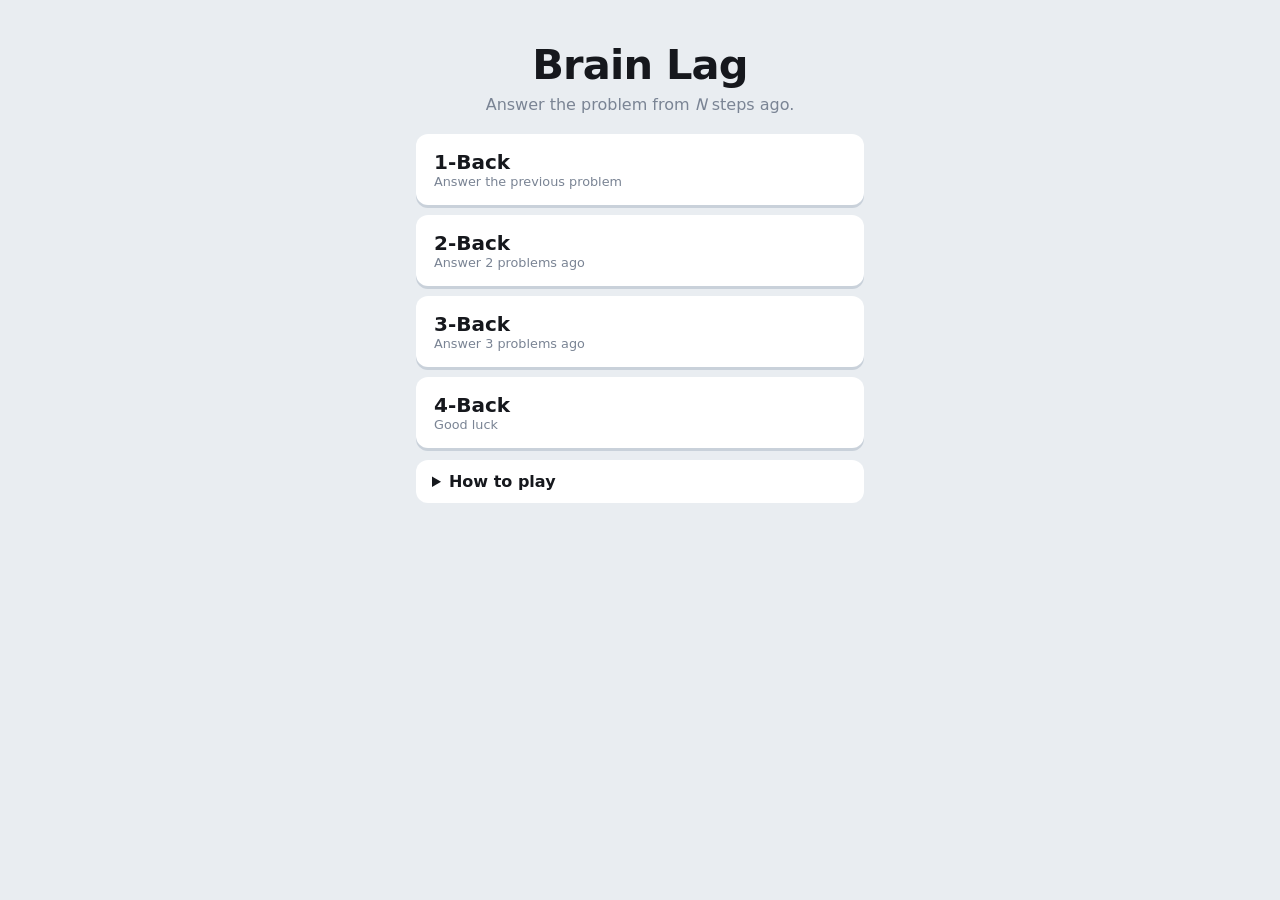
==== index.html @ 25e511ee "Brain Lag prototype, plan, and design rules Working n-back math prototype (placeholder look), PLAN.m" ====
<!doctype html>
<html lang="en">
<head>
  <meta charset="utf-8">
  <meta name="viewport" content="width=device-width, initial-scale=1, viewport-fit=cover">
  <title>Brain Lag</title>
  <meta name="description" content="A working-memory math game: always answer the problem from N steps ago.">
  <link rel="stylesheet" href="style.css">
</head>
<body>
  <main id="app">
    <!-- Level select -->
    <section id="menu" class="screen">
      <div class="title-block">
        <h1>Brain Lag</h1>
        <p class="tagline">Answer the problem from <em>N</em> steps ago.</p>
      </div>
      <div id="levels" class="levels"></div>
      <details class="howto">
        <summary>How to play</summary>
        <ol>
          <li>A new problem shows up at the top. <strong>Don't answer it yet</strong> — remember it.</li>
          <li>Once N more problems have appeared, answer that old one at the bottom. Its numbers are hidden.</li>
          <li>Problems in between are covered. You're holding N answers in your head at once.</li>
          <li>Type with the keypad or your keyboard. 20 answers per round.</li>
        </ol>
      </details>
    </section>

    <!-- Game -->
    <section id="game" class="screen" hidden>
      <header class="topbar">
        <span id="level-label" class="level-label"></span>
        <span class="timer"><span class="timer-label">Time</span><span id="timer">0:00</span></span>
      </header>

      <div id="stack" class="stack" aria-live="polite"></div>

      <div class="pad">
        <div class="pad-top">
          <button id="retry" class="btn small" type="button">Retry</button>
          <div id="status" class="status"></div>
          <button id="quit" class="btn small" type="button">Quit</button>
        </div>
        <div id="keypad" class="keypad"></div>
      </div>
    </section>

    <!-- Results -->
    <section id="results" class="screen" hidden>
      <div class="results-card">
        <p id="res-level" class="res-level"></p>
        <p class="res-score"><span id="res-correct"></span><span class="res-of">/ 20</span></p>
        <p id="res-time" class="res-time"></p>
        <p id="res-best" class="res-best"></p>
      </div>
      <div class="results-actions">
        <button id="again" class="btn primary" type="button">Play again</button>
        <button id="to-menu" class="btn" type="button">Levels</button>
      </div>
    </section>
  </main>
  <script src="game.js"></script>
</body>
</html>
---- style.css ----
/* Placeholder look: neutral "paper cards". Swap these tokens when the art style is chosen. */
:root {
  --bg: #e9edf1;
  --paper: #ffffff;
  --ink: #16181d;
  --muted: #7a8494;
  --tag: #9aa6b4;
  --cover: #d6dce3;
  --line: #c9d1da;
  --accent: #2f6f73;
  --accent-ink: #ffffff;
  --accent-shadow: #1f4b4e;
  --ok: #2a9d4b;
  --bad: #d64545;
}
@media (prefers-color-scheme: dark) {
  :root:not([data-theme="light"]) {
    --bg: #111317;
    --paper: #1c2026;
    --ink: #eef1f4;
    --muted: #8d97a6;
    --tag: #3d4652;
    --cover: #262c34;
    --line: #2e353e;
    --accent: #4b979b;
    --accent-shadow: #2c5d60;
    --ok: #4cc26c;
    --bad: #ec6a6a;
  }
}

* { box-sizing: border-box; }
html, body {
  margin: 0;
  height: 100%;
  background: var(--bg);
  color: var(--ink);
  font-family: system-ui, -apple-system, "Segoe UI", Roboto, sans-serif;
  -webkit-tap-highlight-color: transparent;
}
button { font: inherit; touch-action: manipulation; }

#app {
  max-width: 480px;
  margin: 0 auto;
  height: 100dvh;
  display: flex;
  flex-direction: column;
}
.screen {
  flex: 1;
  display: flex;
  flex-direction: column;
  gap: 12px;
  padding: 16px;
  min-height: 0;
}
.screen[hidden] { display: none; }

/* ---------- Buttons ---------- */
.btn {
  border: none;
  border-radius: 12px;
  padding: 12px 18px;
  font-weight: 700;
  background: var(--paper);
  color: var(--ink);
  box-shadow: 0 3px 0 var(--line);
  cursor: pointer;
}
.btn:active { transform: translateY(2px); box-shadow: 0 1px 0 var(--line); }
.btn.primary { background: var(--accent); color: var(--accent-ink); box-shadow: 0 3px 0 var(--accent-shadow); }
.btn.small { padding: 6px 12px; font-size: .85rem; }

/* ---------- Menu ---------- */
.title-block { text-align: center; padding: 24px 0 8px; }
h1 { margin: 0; font-size: 2.6rem; letter-spacing: -.02em; }
.tagline { margin: 6px 0 0; color: var(--muted); }
.levels { display: flex; flex-direction: column; gap: 10px; }
.level-btn {
  display: flex;
  justify-content: space-between;
  align-items: center;
  text-align: left;
  padding: 16px 18px;
}
.level-btn .name { font-size: 1.25rem; }
.level-btn .sub { display: block; font-size: .8rem; color: var(--muted); font-weight: 500; }
.level-btn .best { font-size: .85rem; color: var(--muted); font-weight: 600; }
.howto { background: var(--paper); border-radius: 12px; padding: 12px 16px; color: var(--ink); }
.howto summary { font-weight: 700; cursor: pointer; }
.howto ol { padding-left: 20px; margin: 10px 0 0; line-height: 1.5; }

/* ---------- Game ---------- */
.topbar { display: flex; justify-content: space-between; align-items: center; font-weight: 700; }
.level-label { font-size: 1.1rem; }
.timer { display: flex; align-items: center; gap: 8px; font-variant-numeric: tabular-nums; }
.timer-label {
  background: var(--accent);
  color: var(--accent-ink);
  border-radius: 999px;
  padding: 2px 10px;
  font-size: .75rem;
}

.stack { flex: 1; display: flex; flex-direction: column; gap: 8px; min-height: 0; }
.row {
  display: flex;
  align-items: center;
  gap: 12px;
  background: var(--paper);
  border: 1px solid var(--line);
  border-radius: 12px;
  padding: 10px 14px;
  box-shadow: 0 2px 0 var(--line);
}
.row.answer { margin-top: auto; }   /* the problem you're answering sits at the bottom */
.row.enter { animation: slide-in .25s ease-out; }
.tag {
  min-width: 44px;
  text-align: center;
  background: var(--tag);
  color: #fff;
  border-radius: 999px;
  padding: 3px 8px;
  font-size: .85rem;
  font-weight: 700;
  font-variant-numeric: tabular-nums;
}
.body {
  flex: 1;
  display: flex;
  align-items: center;
  justify-content: flex-end;
  gap: 10px;
  font-size: clamp(1.7rem, 9vw, 2.6rem);
  font-weight: 800;
  font-variant-numeric: tabular-nums;
  white-space: nowrap;
}
.box {
  width: 1.45em;
  height: 1.45em;
  border: 3px solid var(--ink);
  border-radius: 8px;
  display: grid;
  place-items: center;
}
.masked { color: var(--muted); letter-spacing: .1em; }
.row.hidden, .row.blank { background: var(--cover); padding: 6px 14px; box-shadow: none; }
.row.hidden .body, .row.blank .body {
  font-size: .75rem;
  font-weight: 700;
  color: var(--muted);
  justify-content: center;
  text-transform: uppercase;
  letter-spacing: .14em;
}
.row.blank .tag { visibility: hidden; }
.box.ok { border-color: var(--ok); color: var(--ok); }
.box.bad { border-color: var(--bad); color: var(--bad); }
.mark { font-size: .55em; font-weight: 800; }
.mark.ok { color: var(--ok); font-size: .9em; }
.mark.bad { color: var(--bad); }
.row.ok { animation: pop .35s ease-out; border-color: var(--ok); }
.row.bad { animation: shake .4s; border-color: var(--bad); }

.pad { display: flex; flex-direction: column; gap: 10px; }
.pad-top { display: flex; align-items: center; justify-content: space-between; gap: 8px; }
.status { flex: 1; text-align: center; color: var(--muted); font-weight: 700; font-size: .9rem; }
.keypad { display: grid; grid-template-columns: repeat(3, 1fr); gap: 8px; }
.key {
  height: clamp(52px, 8.5dvh, 68px);
  border: none;
  border-radius: 12px;
  background: var(--paper);
  color: var(--ink);
  font-size: 1.6rem;
  font-weight: 800;
  box-shadow: 0 3px 0 var(--line);
  cursor: pointer;
}
.key:active:not(:disabled) { transform: translateY(2px); box-shadow: 0 1px 0 var(--line); }
.key.action { font-size: 1rem; background: var(--accent); color: var(--accent-ink); box-shadow: 0 3px 0 var(--accent-shadow); }
.key:disabled { opacity: .3; cursor: default; }

/* ---------- Results ---------- */
.results-card { background: var(--paper); border-radius: 16px; padding: 32px 16px; text-align: center; margin-top: 24px; }
.res-level { margin: 0; color: var(--muted); font-weight: 700; }
.res-score { margin: 8px 0; font-size: 4rem; font-weight: 800; }
.res-of { font-size: 1.5rem; color: var(--muted); margin-left: 6px; }
.res-time { margin: 0; font-weight: 600; }
.res-best { margin: 8px 0 0; color: var(--accent); font-weight: 700; min-height: 1.2em; }
.results-actions { display: flex; flex-direction: column; gap: 10px; }

/* ---------- Motion ---------- */
@keyframes pop { 0% { transform: scale(1); } 40% { transform: scale(1.04); } 100% { transform: scale(1); } }
@keyframes shake {
  0%, 100% { transform: translateX(0); }
  20% { transform: translateX(-8px); } 40% { transform: translateX(8px); }
  60% { transform: translateX(-5px); } 80% { transform: translateX(5px); }
}
@keyframes slide-in { from { transform: translateY(-12px); opacity: 0; } to { transform: none; opacity: 1; } }
@media (prefers-reduced-motion: reduce) {
  .row.ok, .row.bad, .row.enter { animation: none; }
}
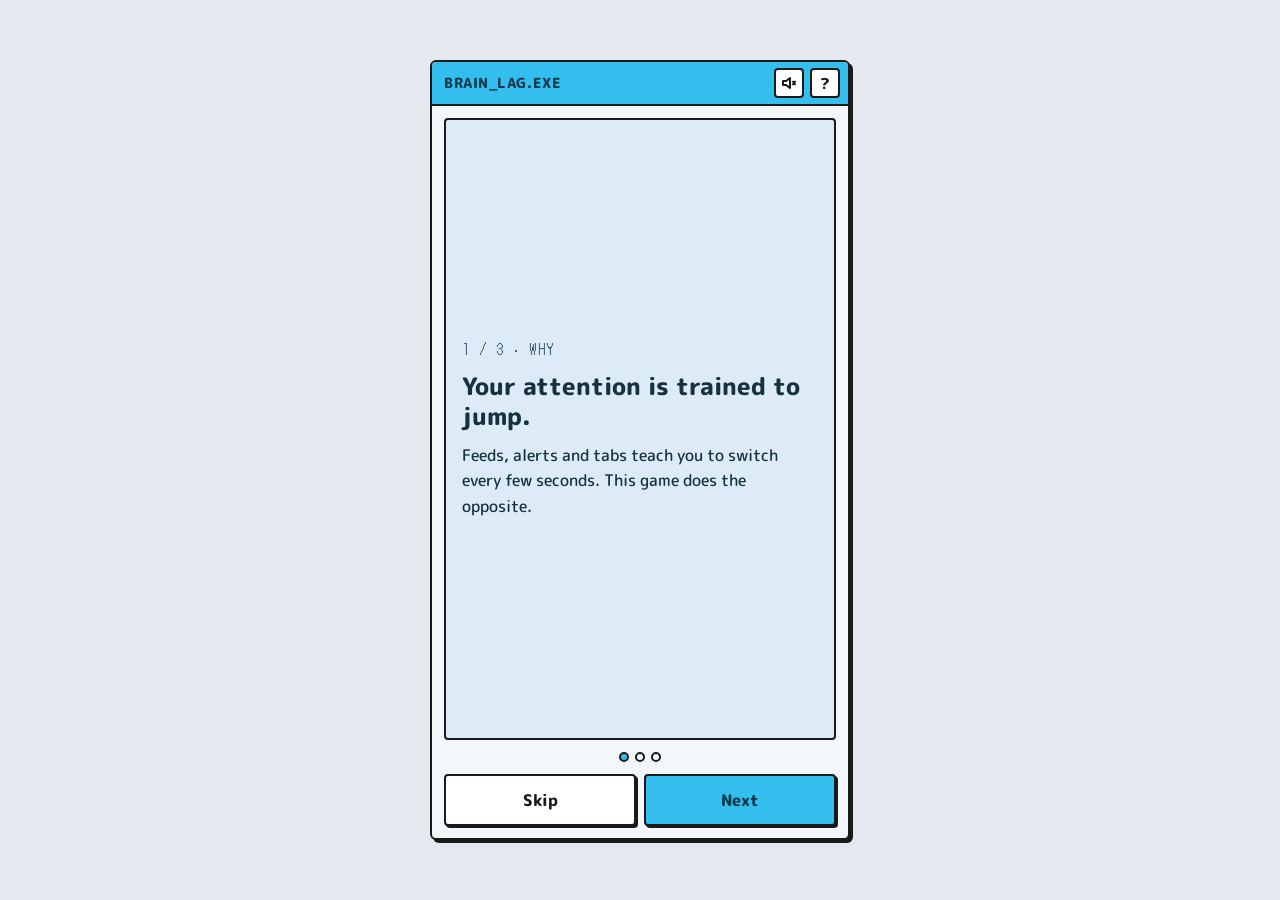
==== commit a48e7500: "Rebuild Brain Lag v1 from the plan - 2000s console window look: tokens, self-hosted fonts, hard outl" ====
--- a/index.html
+++ b/index.html
@@ -4,62 +4,134 @@
   <meta charset="utf-8">
   <meta name="viewport" content="width=device-width, initial-scale=1, viewport-fit=cover">
   <title>Brain Lag</title>
-  <meta name="description" content="A working-memory math game: always answer the problem from N steps ago.">
+  <meta name="description" content="A two-minute working-memory workout: always answer the problem from N steps ago.">
+  <meta name="theme-color" content="#34BEED">
+  <meta property="og:title" content="Brain Lag">
+  <meta property="og:description" content="A two-minute working-memory workout: always answer the problem from N steps ago.">
+  <meta property="og:type" content="website">
+  <link rel="icon" href="data:image/svg+xml,%3Csvg xmlns='http://www.w3.org/2000/svg' viewBox='0 0 32 32'%3E%3Crect x='2' y='2' width='26' height='26' rx='4' fill='%231A1A1A'/%3E%3Crect x='1' y='1' width='26' height='26' rx='4' fill='%2334BEED' stroke='%231A1A1A' stroke-width='2'/%3E%3Ctext x='14' y='21' font-family='monospace' font-weight='bold' font-size='16' text-anchor='middle' fill='%230B3A4F'%3EN%3C/text%3E%3C/svg%3E">
+  <link rel="preload" href="fonts/mplusrounded1c-800-latin.woff2" as="font" type="font/woff2" crossorigin>
+  <link rel="preload" href="fonts/dotgothic16-latin.woff2" as="font" type="font/woff2" crossorigin>
   <link rel="stylesheet" href="style.css">
 </head>
 <body>
-  <main id="app">
-    <!-- Level select -->
-    <section id="menu" class="screen">
-      <div class="title-block">
-        <h1>Brain Lag</h1>
-        <p class="tagline">Answer the problem from <em>N</em> steps ago.</p>
+<div class="desk">
+  <div class="window" id="window">
+
+    <header class="titlebar">
+      <span class="titlebar-name">BRAIN_LAG.EXE</span>
+      <div class="titlebar-btns">
+        <button class="tb-btn" id="btn-sound" type="button" aria-pressed="false" aria-label="Sound" title="Sound">
+          <svg class="sound-off" viewBox="0 0 16 16" fill="none" stroke="currentColor" stroke-width="2" stroke-linejoin="round" aria-hidden="true"><path d="M2 6h3l4-3v10l-4-3H2z"/><path d="M11.5 6l3 4M14.5 6l-3 4"/></svg>
+          <svg class="sound-on" viewBox="0 0 16 16" fill="none" stroke="currentColor" stroke-width="2" stroke-linejoin="round" aria-hidden="true"><path d="M2 6h3l4-3v10l-4-3H2z"/><path d="M11.5 5.5a3.5 3.5 0 0 1 0 5"/></svg>
+        </button>
+        <button class="tb-btn" id="btn-help" type="button" aria-label="Why this game" title="Why this game">?</button>
+        <button class="tb-btn" id="btn-close" type="button" aria-label="Back to levels" title="Back to levels" hidden>×</button>
       </div>
-      <div id="levels" class="levels"></div>
-      <details class="howto">
-        <summary>How to play</summary>
-        <ol>
-          <li>A new problem shows up at the top. <strong>Don't answer it yet</strong> — remember it.</li>
-          <li>Once N more problems have appeared, answer that old one at the bottom. Its numbers are hidden.</li>
-          <li>Problems in between are covered. You're holding N answers in your head at once.</li>
-          <li>Type with the keypad or your keyboard. 20 answers per round.</li>
-        </ol>
-      </details>
-    </section>
+    </header>
 
-    <!-- Game -->
-    <section id="game" class="screen" hidden>
-      <header class="topbar">
-        <span id="level-label" class="level-label"></span>
-        <span class="timer"><span class="timer-label">Time</span><span id="timer">0:00</span></span>
-      </header>
+    <main class="window-body">
 
-      <div id="stack" class="stack" aria-live="polite"></div>
+      <!-- Intro: why play -->
+      <section class="view" id="view-intro" hidden>
+        <div class="screen screen--grow intro-screen">
+          <p class="intro-step" id="intro-step"></p>
+          <h1 class="intro-title" id="intro-title"></h1>
+          <p class="intro-text" id="intro-text"></p>
+        </div>
+        <div class="dots" id="intro-dots"></div>
+        <div class="btn-row">
+          <button class="btn" id="intro-skip" type="button">Skip</button>
+          <button class="btn btn--primary" id="intro-next" type="button">Next</button>
+        </div>
+      </section>
 
-      <div class="pad">
-        <div class="pad-top">
-          <button id="retry" class="btn small" type="button">Retry</button>
-          <div id="status" class="status"></div>
-          <button id="quit" class="btn small" type="button">Quit</button>
+      <!-- Level select -->
+      <section class="view" id="view-menu" hidden>
+        <div class="screen">
+          <div class="menu-head">
+            <p class="menu-title">BRAIN LAG</p>
+            <p class="menu-sub">ANSWER THE PROBLEM FROM N STEPS AGO</p>
+          </div>
+          <ul class="tracks" id="tracks"></ul>
         </div>
-        <div id="keypad" class="keypad"></div>
+        <div class="menu-foot">
+          <button class="btn" id="menu-why" type="button">Why play</button>
+          <button class="btn btn--silver" id="menu-tutorial" type="button">Tutorial</button>
+        </div>
+      </section>
+
+      <!-- Game -->
+      <section class="view" id="view-game" hidden>
+        <div class="screen screen--grow">
+          <div class="screen-status">
+            <span id="status"></span>
+            <span class="timer" id="timer">00:00</span>
+          </div>
+          <div class="stack" id="stack" aria-live="polite"></div>
+        </div>
+        <div class="coach" id="coach" hidden><span class="coach-arrow" id="coach-arrow">▲</span><span id="coach-text"></span></div>
+        <div class="progress">
+          <div class="progress-track"><div class="progress-fill" id="progress-fill" style="width: 0%"></div></div>
+          <span class="progress-label" id="progress-label">0/20</span>
+        </div>
+        <div class="keypad" id="keypad">
+          <button class="key" data-key="1" type="button">1</button>
+          <button class="key" data-key="2" type="button">2</button>
+          <button class="key" data-key="3" type="button">3</button>
+          <button class="key" data-key="4" type="button">4</button>
+          <button class="key" data-key="5" type="button">5</button>
+          <button class="key" data-key="6" type="button">6</button>
+          <button class="key" data-key="7" type="button">7</button>
+          <button class="key" data-key="8" type="button">8</button>
+          <button class="key" data-key="9" type="button">9</button>
+          <button class="key key--silver key--word" data-key="retry" type="button">
+            <svg viewBox="0 0 16 16" fill="none" stroke="currentColor" stroke-width="2" stroke-linecap="round" aria-hidden="true"><path d="M3 8a5 5 0 1 0 1.5-3.5"/><path d="M3 2v3h3"/></svg>Retry
+          </button>
+          <button class="key" data-key="0" type="button">0</button>
+          <button class="key key--primary key--word" data-key="action" id="key-action" type="button">Next</button>
+        </div>
+      </section>
+
+      <!-- Results -->
+      <section class="view" id="view-results" hidden>
+        <div class="screen result-screen">
+          <p class="result-level" id="res-level"></p>
+          <p class="result-score"><span id="res-correct"></span><small id="res-total"></small></p>
+          <p class="result-time" id="res-time"></p>
+          <div class="result-strip" id="res-strip" aria-hidden="true"></div>
+          <span class="badge" id="res-badge" hidden>new best</span>
+          <p class="result-line" id="res-line"></p>
+        </div>
+        <div class="btn-row">
+          <button class="btn btn--primary" id="res-again" type="button">Again</button>
+          <button class="btn" id="res-levels" type="button">Levels</button>
+        </div>
+      </section>
+
+    <!-- Pause + quit confirm cover the window body, title bar stays visible -->
+    <div class="overlay" id="overlay-pause" hidden>
+      <div class="overlay-card">
+        <p class="overlay-title">Paused</p>
+        <p class="overlay-text">The stack is covered while you're away. The timer is stopped.</p>
+        <button class="btn btn--primary" id="pause-resume" type="button">Resume</button>
       </div>
-    </section>
+    </div>
+    <div class="overlay" id="overlay-quit" hidden>
+      <div class="overlay-card">
+        <p class="overlay-title">Quit round?</p>
+        <p class="overlay-text">This round won't be saved.</p>
+        <div class="btn-row">
+          <button class="btn btn--primary" id="quit-stay" type="button">Keep going</button>
+          <button class="btn" id="quit-leave" type="button">Quit</button>
+        </div>
+      </div>
+    </div>
 
-    <!-- Results -->
-    <section id="results" class="screen" hidden>
-      <div class="results-card">
-        <p id="res-level" class="res-level"></p>
-        <p class="res-score"><span id="res-correct"></span><span class="res-of">/ 20</span></p>
-        <p id="res-time" class="res-time"></p>
-        <p id="res-best" class="res-best"></p>
-      </div>
-      <div class="results-actions">
-        <button id="again" class="btn primary" type="button">Play again</button>
-        <button id="to-menu" class="btn" type="button">Levels</button>
-      </div>
-    </section>
-  </main>
-  <script src="game.js"></script>
+    </main>
+
+  </div>
+</div>
+<script src="game.js"></script>
 </body>
 </html>
--- a/style.css
+++ b/style.css
@@ -1,206 +1,411 @@
-/* Placeholder look: neutral "paper cards". Swap these tokens when the art style is chosen. */
+/* =========================================================
+   Brain Lag — styles
+   Rules live in CLAUDE.md. Use tokens only; no raw hex below :root.
+   ========================================================= */
+
+@font-face { font-family: "Rounded"; src: url("fonts/mplusrounded1c-500-latin.woff2") format("woff2"); font-weight: 500; font-display: block; }
+@font-face { font-family: "Rounded"; src: url("fonts/mplusrounded1c-800-latin.woff2") format("woff2"); font-weight: 800; font-display: block; }
+@font-face { font-family: "Dot"; src: url("fonts/dotgothic16-latin.woff2") format("woff2"); font-weight: 400; font-display: block; }
+@font-face { font-family: "Seg"; src: url("fonts/dseg7classic-bold.woff2") format("woff2"); font-weight: 700; font-display: block; }
+
 :root {
-  --bg: #e9edf1;
-  --paper: #ffffff;
-  --ink: #16181d;
-  --muted: #7a8494;
-  --tag: #9aa6b4;
-  --cover: #d6dce3;
-  --line: #c9d1da;
-  --accent: #2f6f73;
-  --accent-ink: #ffffff;
-  --accent-shadow: #1f4b4e;
-  --ok: #2a9d4b;
-  --bad: #d64545;
-}
-@media (prefers-color-scheme: dark) {
-  :root:not([data-theme="light"]) {
-    --bg: #111317;
-    --paper: #1c2026;
-    --ink: #eef1f4;
-    --muted: #8d97a6;
-    --tag: #3d4652;
-    --cover: #262c34;
-    --line: #2e353e;
-    --accent: #4b979b;
-    --accent-shadow: #2c5d60;
-    --ok: #4cc26c;
-    --bad: #ec6a6a;
-  }
+  color-scheme: light;
+
+  --desk: #E3E9EF;
+  --shell: #F4F7FA;
+  --key: #FFFFFF;
+  --primary: #34BEED;
+  --on-primary: #0B3A4F;
+  --silver: #A9B4BF;
+  --screen: #DCEBF5;
+  --screen-ink: #16313F;
+  --cover: #B9CEDC;
+  --cover-ink: #3E5A6B;
+  --correct: #7FF0CF;
+  --on-correct: #0B3A2E;
+  --wrong: #FF8A8A;
+  --on-wrong: #4A0E12;
+  --outline: #1A1A1A;
+
+  --line: 2px solid var(--outline);
+  --shadow-window: 3px 3px 0 var(--outline);
+  --shadow-key: 2px 2px 0 var(--outline);
+
+  --ui: "Rounded", ui-rounded, sans-serif;
+  --dot: "Dot", ui-monospace, monospace;
+  --seg: "Seg", ui-monospace, monospace;
+
+  --fast: 150ms;
+  --base: 240ms;
+  --ease: cubic-bezier(.2, .8, .3, 1);
 }
 
 * { box-sizing: border-box; }
-html, body {
-  margin: 0;
-  height: 100%;
-  background: var(--bg);
-  color: var(--ink);
-  font-family: system-ui, -apple-system, "Segoe UI", Roboto, sans-serif;
+html, body { margin: 0; height: 100%; }
+body {
+  background: var(--desk);
+  color: var(--screen-ink);
+  font-family: var(--ui);
+  font-weight: 500;
+  -webkit-font-smoothing: antialiased;
   -webkit-tap-highlight-color: transparent;
-}
-button { font: inherit; touch-action: manipulation; }
-
-#app {
-  max-width: 480px;
-  margin: 0 auto;
-  height: 100dvh;
+  overscroll-behavior: none;
+}
+button { font: inherit; color: inherit; touch-action: manipulation; cursor: pointer; }
+[hidden] { display: none !important; }
+.sr-only { position: absolute; width: 1px; height: 1px; overflow: hidden; clip: rect(0 0 0 0); white-space: nowrap; }
+
+/* ---------- Page + window ---------- */
+.desk {
+  min-height: 100dvh;
+  display: grid;
+  place-items: center;
+  padding: max(12px, env(safe-area-inset-top)) max(12px, env(safe-area-inset-right)) max(12px, env(safe-area-inset-bottom)) max(12px, env(safe-area-inset-left));
+}
+.window {
+  position: relative;
+  width: 100%;
+  max-width: 420px;
+  height: min(780px, calc(100dvh - 24px));
   display: flex;
   flex-direction: column;
-}
+  background: var(--shell);
+  border: var(--line);
+  border-radius: 6px;
+  box-shadow: var(--shadow-window);
+  overflow: hidden;
+}
+.window.is-shaking { animation: shake 280ms var(--ease); }
+
+.titlebar {
+  flex: none;
+  display: flex;
+  align-items: center;
+  justify-content: space-between;
+  gap: 8px;
+  padding: 6px 8px 6px 12px;
+  background: var(--primary);
+  color: var(--on-primary);
+  border-bottom: var(--line);
+}
+.titlebar-name { font-weight: 800; font-size: 14px; letter-spacing: .04em; }
+.titlebar-btns { display: flex; gap: 6px; }
+.tb-btn {
+  position: relative;
+  width: 30px;
+  height: 30px;
+  display: grid;
+  place-items: center;
+  padding: 0;
+  background: var(--key);
+  color: var(--outline);
+  border: var(--line);
+  border-radius: 4px;
+  font-weight: 800;
+  font-size: 15px;
+  line-height: 1;
+}
+.tb-btn:active { transform: translate(1px, 1px); }
+.tb-btn svg { width: 16px; height: 16px; }
+.tb-btn[aria-pressed="false"] .sound-on { display: none; }
+.tb-btn[aria-pressed="true"] .sound-off { display: none; }
+
+.window-body {
+  position: relative;
+  flex: 1;
+  min-height: 0;
+  display: flex;
+  flex-direction: column;
+  gap: 12px;
+  padding: 12px;
+}
+.view { flex: 1; min-height: 0; display: flex; flex-direction: column; gap: 12px; }
+
+/* ---------- Screen (LCD) ---------- */
 .screen {
+  position: relative;
+  background: var(--screen);
+  border: var(--line);
+  border-radius: 4px;
+  padding: 8px;
+  display: flex;
+  flex-direction: column;
+  gap: 8px;
+  font-family: var(--dot);
+  color: var(--screen-ink);
+}
+.screen--grow { flex: 1; min-height: 0; }
+.screen-status {
+  display: flex;
+  justify-content: space-between;
+  align-items: center;
+  gap: 8px;
+  font-size: 14px;
+  letter-spacing: .06em;
+  text-transform: uppercase;
+  padding: 0 2px 6px;
+  border-bottom: 2px dashed var(--cover);
+}
+.timer { font-family: var(--seg); font-size: 16px; letter-spacing: .02em; }
+
+/* ---------- Stack rows ---------- */
+.stack { position: relative; flex: 1; min-height: 0; display: flex; flex-direction: column; gap: 6px; }
+.row {
+  position: relative;
+  display: flex;
+  align-items: center;
+  gap: 10px;
+  min-height: 58px;
+  padding: 6px 10px 6px 8px;
+  background: var(--screen);
+  border: var(--line);
+  border-radius: 4px;
+  overflow: hidden;
+  transition: background-color var(--fast) linear;
+}
+.row.is-answer { margin-top: auto; }
+.tag {
+  flex: none;
+  min-width: 34px;
+  padding: 2px 8px;
+  border-radius: 999px;
+  background: var(--screen-ink);
+  color: var(--screen);
+  font-size: 13px;
+  text-align: center;
+  font-variant-numeric: tabular-nums;
+}
+.row-main {
   flex: 1;
+  display: flex;
+  align-items: center;
+  justify-content: flex-end;
+  gap: 10px;
+  font-size: 32px;
+  line-height: 1;
+  white-space: nowrap;
+}
+.box {
+  width: 44px;
+  height: 44px;
+  display: grid;
+  place-items: center;
+  border: var(--line);
+  border-radius: 4px;
+  background: var(--key);
+}
+.box.is-pending { animation: blink 500ms steps(2) infinite; }
+.verdict { font-size: 14px; letter-spacing: .06em; text-transform: uppercase; }
+.row.is-ok .verdict { font-family: var(--ui); font-weight: 800; font-size: 26px; }
+
+/* covered row: the shutter is a pseudo-element so it can slide over the content */
+.row.is-hidden, .row.is-blank { min-height: 34px; }
+.row.is-hidden .row-main, .row.is-blank .row-main {
+  justify-content: center;
+  font-size: 13px;
+  letter-spacing: .14em;
+  text-transform: uppercase;
+  color: var(--cover-ink);
+}
+.row.is-hidden::after {
+  content: "";
+  position: absolute;
+  inset: 0;
+  z-index: 1;
+  background: var(--cover);
+}
+.row.is-hidden .row-main { position: relative; z-index: 0; color: var(--screen-ink); }
+.row.is-hidden .tag { position: relative; z-index: 2; }
+.cover-label {
+  position: absolute;
+  inset: 0;
+  z-index: 2;
+  display: grid;
+  place-items: center;
+  font-size: 13px;
+  letter-spacing: .14em;
+  text-transform: uppercase;
+  color: var(--cover-ink);
+}
+.row.is-hidden.is-closing .cover-label { animation: fade-in var(--base) linear both; }
+.key.is-nudge { animation: shake 280ms var(--ease); }
+.row.is-hidden.is-closing::after { animation: shutter var(--base) var(--ease) both; }
+.row.is-blank { background: var(--cover); border-style: dashed; }
+.row.is-blank .tag { visibility: hidden; }
+
+.row.is-ok { background: var(--correct); color: var(--on-correct); animation: bounce var(--base) var(--ease); }
+.row.is-ok .tag { background: var(--on-correct); color: var(--correct); }
+.row.is-bad { background: var(--wrong); color: var(--on-wrong); }
+.row.is-bad .tag { background: var(--on-wrong); color: var(--wrong); }
+.row.is-entering { animation: drop-in var(--base) var(--ease) both; }
+.row.is-coach { outline: 3px solid var(--primary); outline-offset: 2px; }
+
+/* ---------- Pause / dialog overlay (inside the window) ---------- */
+.overlay {
+  position: absolute;
+  inset: 0;
+  z-index: 5;
+  display: grid;
+  place-items: center;
+  padding: 16px;
+  background: var(--cover);
+  font-family: var(--ui);
+}
+.overlay-card {
+  width: 100%;
+  max-width: 320px;
   display: flex;
   flex-direction: column;
   gap: 12px;
   padding: 16px;
-  min-height: 0;
-}
-.screen[hidden] { display: none; }
-
-/* ---------- Buttons ---------- */
-.btn {
-  border: none;
-  border-radius: 12px;
-  padding: 12px 18px;
-  font-weight: 700;
-  background: var(--paper);
-  color: var(--ink);
-  box-shadow: 0 3px 0 var(--line);
-  cursor: pointer;
-}
-.btn:active { transform: translateY(2px); box-shadow: 0 1px 0 var(--line); }
-.btn.primary { background: var(--accent); color: var(--accent-ink); box-shadow: 0 3px 0 var(--accent-shadow); }
-.btn.small { padding: 6px 12px; font-size: .85rem; }
-
-/* ---------- Menu ---------- */
-.title-block { text-align: center; padding: 24px 0 8px; }
-h1 { margin: 0; font-size: 2.6rem; letter-spacing: -.02em; }
-.tagline { margin: 6px 0 0; color: var(--muted); }
-.levels { display: flex; flex-direction: column; gap: 10px; }
-.level-btn {
-  display: flex;
-  justify-content: space-between;
-  align-items: center;
+  background: var(--shell);
+  border: var(--line);
+  border-radius: 6px;
+  box-shadow: var(--shadow-window);
+  text-align: center;
+}
+.overlay-title { margin: 0; font-family: var(--dot); font-size: 18px; letter-spacing: .08em; text-transform: uppercase; }
+.overlay-text { margin: 0; font-size: 14px; line-height: 1.5; }
+
+/* ---------- Progress ---------- */
+.progress { display: flex; align-items: center; gap: 10px; }
+.progress-track {
+  flex: 1;
+  height: 16px;
+  background: var(--key);
+  border: var(--line);
+  border-radius: 999px;
+  overflow: hidden;
+}
+.progress-fill {
+  height: 100%;
+  width: 0;
+  background: var(--primary);
+  border-right: var(--line);
+  transition: width var(--base) var(--ease);
+}
+.progress-fill[style*="width: 0%"] { border-right: 0; }
+.progress-label { font-family: var(--dot); font-size: 14px; min-width: 44px; text-align: right; font-variant-numeric: tabular-nums; }
+
+/* ---------- Coach (tutorial hint) ---------- */
+.coach {
+  display: flex;
+  gap: 8px;
+  align-items: flex-start;
+  padding: 8px 10px;
+  background: var(--key);
+  border: var(--line);
+  border-radius: 4px;
+  font-size: 14px;
+  line-height: 1.4;
+}
+.coach-arrow { font-family: var(--dot); color: var(--primary); font-size: 16px; line-height: 1.2; }
+
+/* ---------- Keys ---------- */
+.keypad { flex: none; display: grid; grid-template-columns: repeat(3, 1fr); gap: 8px; }
+.key, .btn {
+  min-height: 52px;
+  height: clamp(52px, 8.2dvh, 64px);
+  display: flex;
+  align-items: center;
+  justify-content: center;
+  gap: 6px;
+  padding: 0 12px;
+  background: var(--key);
+  color: var(--outline);
+  border: var(--line);
+  border-radius: 4px;
+  box-shadow: var(--shadow-key);
+  transition: transform 60ms linear, box-shadow 60ms linear;
+}
+.key { font-family: var(--dot); font-size: 26px; }
+.btn { font-weight: 800; font-size: 16px; height: 52px; }
+.key:active, .btn:active, .key.is-pressed { transform: translate(2px, 2px); box-shadow: 0 0 0 var(--outline); }
+.key--silver, .btn--silver { background: var(--silver); }
+.key--primary, .btn--primary { background: var(--primary); color: var(--on-primary); }
+.key--word { font-family: var(--ui); font-weight: 800; font-size: 15px; }
+.key svg, .btn svg { width: 16px; height: 16px; flex: none; }
+.btn-row { display: grid; grid-template-columns: 1fr 1fr; gap: 8px; }
+.btn-row > [hidden] + .btn { grid-column: 1 / -1; }
+
+/* ---------- Menu (track list) ---------- */
+.menu-head { font-family: var(--dot); display: flex; flex-direction: column; gap: 4px; padding: 4px 2px 8px; border-bottom: 2px dashed var(--cover); }
+.menu-title { margin: 0; font-size: 28px; letter-spacing: .04em; }
+.menu-sub { margin: 0; font-size: 14px; letter-spacing: .04em; }
+.tracks { list-style: none; margin: 0; padding: 0; display: flex; flex-direction: column; gap: 6px; }
+.track {
+  width: 100%;
+  display: flex;
+  align-items: center;
+  gap: 10px;
+  padding: 10px;
+  background: var(--key);
+  border: var(--line);
+  border-radius: 4px;
+  box-shadow: var(--shadow-key);
   text-align: left;
-  padding: 16px 18px;
-}
-.level-btn .name { font-size: 1.25rem; }
-.level-btn .sub { display: block; font-size: .8rem; color: var(--muted); font-weight: 500; }
-.level-btn .best { font-size: .85rem; color: var(--muted); font-weight: 600; }
-.howto { background: var(--paper); border-radius: 12px; padding: 12px 16px; color: var(--ink); }
-.howto summary { font-weight: 700; cursor: pointer; }
-.howto ol { padding-left: 20px; margin: 10px 0 0; line-height: 1.5; }
-
-/* ---------- Game ---------- */
-.topbar { display: flex; justify-content: space-between; align-items: center; font-weight: 700; }
-.level-label { font-size: 1.1rem; }
-.timer { display: flex; align-items: center; gap: 8px; font-variant-numeric: tabular-nums; }
-.timer-label {
-  background: var(--accent);
-  color: var(--accent-ink);
+  font-family: var(--dot);
+  transition: transform 60ms linear, box-shadow 60ms linear;
+}
+.track:active { transform: translate(2px, 2px); box-shadow: 0 0 0 var(--outline); }
+.track-num { font-size: 20px; width: 28px; }
+.track-text { flex: 1; display: flex; flex-direction: column; gap: 2px; }
+.track-name { font-size: 18px; letter-spacing: .04em; }
+.track-sub { font-family: var(--ui); font-size: 13px; color: var(--cover-ink); }
+.track-best { font-size: 13px; text-align: right; color: var(--cover-ink); white-space: nowrap; }
+.track-best b { display: block; font-weight: 400; font-size: 16px; color: var(--screen-ink); }
+.menu-foot { margin-top: auto; display: grid; grid-template-columns: 1fr 1fr; gap: 8px; }
+
+/* ---------- Intro ---------- */
+.intro { flex: 1; display: flex; flex-direction: column; gap: 12px; }
+.intro-screen { flex: 1; justify-content: center; padding: 20px 16px; gap: 12px; }
+.intro-step { margin: 0; font-family: var(--dot); font-size: 14px; letter-spacing: .1em; text-transform: uppercase; color: var(--cover-ink); }
+.intro-title { margin: 0; font-family: var(--ui); font-weight: 800; font-size: 24px; line-height: 1.25; }
+.intro-text { margin: 0; font-family: var(--ui); font-size: 16px; line-height: 1.6; }
+.dots { display: flex; gap: 6px; justify-content: center; }
+.dot { width: 10px; height: 10px; border: var(--line); border-radius: 999px; background: var(--key); }
+.dot.is-on { background: var(--primary); }
+
+/* ---------- Results ---------- */
+.result-screen { flex: 1; justify-content: center; align-items: center; text-align: center; gap: 10px; padding: 20px 12px; }
+.result-level { margin: 0; font-size: 14px; letter-spacing: .1em; text-transform: uppercase; }
+.result-score { margin: 0; font-size: 64px; line-height: 1; }
+.result-score small { font-size: 24px; }
+.result-time { margin: 0; font-family: var(--seg); font-size: 22px; }
+.result-strip { display: flex; flex-wrap: wrap; justify-content: center; gap: 3px; max-width: 260px; }
+.result-strip i { width: 10px; height: 16px; border: 2px solid var(--outline); border-radius: 2px; background: var(--correct); }
+.result-strip i.miss { background: var(--key); }
+.result-line { margin: 0; font-size: 13px; letter-spacing: .08em; text-transform: uppercase; }
+.badge {
+  display: inline-block;
+  padding: 3px 10px;
+  border: var(--line);
   border-radius: 999px;
-  padding: 2px 10px;
-  font-size: .75rem;
-}
-
-.stack { flex: 1; display: flex; flex-direction: column; gap: 8px; min-height: 0; }
-.row {
-  display: flex;
-  align-items: center;
-  gap: 12px;
-  background: var(--paper);
-  border: 1px solid var(--line);
-  border-radius: 12px;
-  padding: 10px 14px;
-  box-shadow: 0 2px 0 var(--line);
-}
-.row.answer { margin-top: auto; }   /* the problem you're answering sits at the bottom */
-.row.enter { animation: slide-in .25s ease-out; }
-.tag {
-  min-width: 44px;
-  text-align: center;
-  background: var(--tag);
-  color: #fff;
-  border-radius: 999px;
-  padding: 3px 8px;
-  font-size: .85rem;
-  font-weight: 700;
-  font-variant-numeric: tabular-nums;
-}
-.body {
-  flex: 1;
-  display: flex;
-  align-items: center;
-  justify-content: flex-end;
-  gap: 10px;
-  font-size: clamp(1.7rem, 9vw, 2.6rem);
-  font-weight: 800;
-  font-variant-numeric: tabular-nums;
-  white-space: nowrap;
-}
-.box {
-  width: 1.45em;
-  height: 1.45em;
-  border: 3px solid var(--ink);
-  border-radius: 8px;
-  display: grid;
-  place-items: center;
-}
-.masked { color: var(--muted); letter-spacing: .1em; }
-.row.hidden, .row.blank { background: var(--cover); padding: 6px 14px; box-shadow: none; }
-.row.hidden .body, .row.blank .body {
-  font-size: .75rem;
-  font-weight: 700;
-  color: var(--muted);
-  justify-content: center;
+  background: var(--correct);
+  color: var(--on-correct);
+  font-size: 13px;
+  letter-spacing: .1em;
   text-transform: uppercase;
-  letter-spacing: .14em;
-}
-.row.blank .tag { visibility: hidden; }
-.box.ok { border-color: var(--ok); color: var(--ok); }
-.box.bad { border-color: var(--bad); color: var(--bad); }
-.mark { font-size: .55em; font-weight: 800; }
-.mark.ok { color: var(--ok); font-size: .9em; }
-.mark.bad { color: var(--bad); }
-.row.ok { animation: pop .35s ease-out; border-color: var(--ok); }
-.row.bad { animation: shake .4s; border-color: var(--bad); }
-
-.pad { display: flex; flex-direction: column; gap: 10px; }
-.pad-top { display: flex; align-items: center; justify-content: space-between; gap: 8px; }
-.status { flex: 1; text-align: center; color: var(--muted); font-weight: 700; font-size: .9rem; }
-.keypad { display: grid; grid-template-columns: repeat(3, 1fr); gap: 8px; }
-.key {
-  height: clamp(52px, 8.5dvh, 68px);
-  border: none;
-  border-radius: 12px;
-  background: var(--paper);
-  color: var(--ink);
-  font-size: 1.6rem;
-  font-weight: 800;
-  box-shadow: 0 3px 0 var(--line);
-  cursor: pointer;
-}
-.key:active:not(:disabled) { transform: translateY(2px); box-shadow: 0 1px 0 var(--line); }
-.key.action { font-size: 1rem; background: var(--accent); color: var(--accent-ink); box-shadow: 0 3px 0 var(--accent-shadow); }
-.key:disabled { opacity: .3; cursor: default; }
-
-/* ---------- Results ---------- */
-.results-card { background: var(--paper); border-radius: 16px; padding: 32px 16px; text-align: center; margin-top: 24px; }
-.res-level { margin: 0; color: var(--muted); font-weight: 700; }
-.res-score { margin: 8px 0; font-size: 4rem; font-weight: 800; }
-.res-of { font-size: 1.5rem; color: var(--muted); margin-left: 6px; }
-.res-time { margin: 0; font-weight: 600; }
-.res-best { margin: 8px 0 0; color: var(--accent); font-weight: 700; min-height: 1.2em; }
-.results-actions { display: flex; flex-direction: column; gap: 10px; }
+}
 
 /* ---------- Motion ---------- */
-@keyframes pop { 0% { transform: scale(1); } 40% { transform: scale(1.04); } 100% { transform: scale(1); } }
-@keyframes shake {
-  0%, 100% { transform: translateX(0); }
-  20% { transform: translateX(-8px); } 40% { transform: translateX(8px); }
-  60% { transform: translateX(-5px); } 80% { transform: translateX(5px); }
-}
-@keyframes slide-in { from { transform: translateY(-12px); opacity: 0; } to { transform: none; opacity: 1; } }
+@keyframes shake { 0%, 100% { transform: translateX(0); } 25% { transform: translateX(-4px); } 50% { transform: translateX(4px); } 75% { transform: translateX(-2px); } }
+@keyframes bounce { 0% { transform: scale(1); } 45% { transform: scale(1.03); } 100% { transform: scale(1); } }
+@keyframes drop-in { from { transform: translateY(-14px); opacity: 0; } to { transform: none; opacity: 1; } }
+@keyframes shutter { from { transform: translateX(-101%); } to { transform: none; } }
+@keyframes blink { 50% { background: var(--screen); } }
+@keyframes fade-in { from { opacity: 0; } to { opacity: 1; } }
+
 @media (prefers-reduced-motion: reduce) {
-  .row.ok, .row.bad, .row.enter { animation: none; }
-}
+  .window.is-shaking, .row.is-ok, .row.is-entering, .row.is-hidden.is-closing::after, .row.is-hidden.is-closing .cover-label, .box.is-pending, .key.is-nudge { animation: none; }
+  .progress-fill { transition: none; }
+}
+
+/* Short phones: tighten rows so 4-Back still fits */
+@media (max-height: 680px) {
+  .row { min-height: 50px; }
+  .row-main { font-size: 28px; }
+  .box { width: 38px; height: 38px; }
+  .row.is-hidden, .row.is-blank { min-height: 28px; }
+  .window-body { gap: 8px; padding: 10px; }
+}
